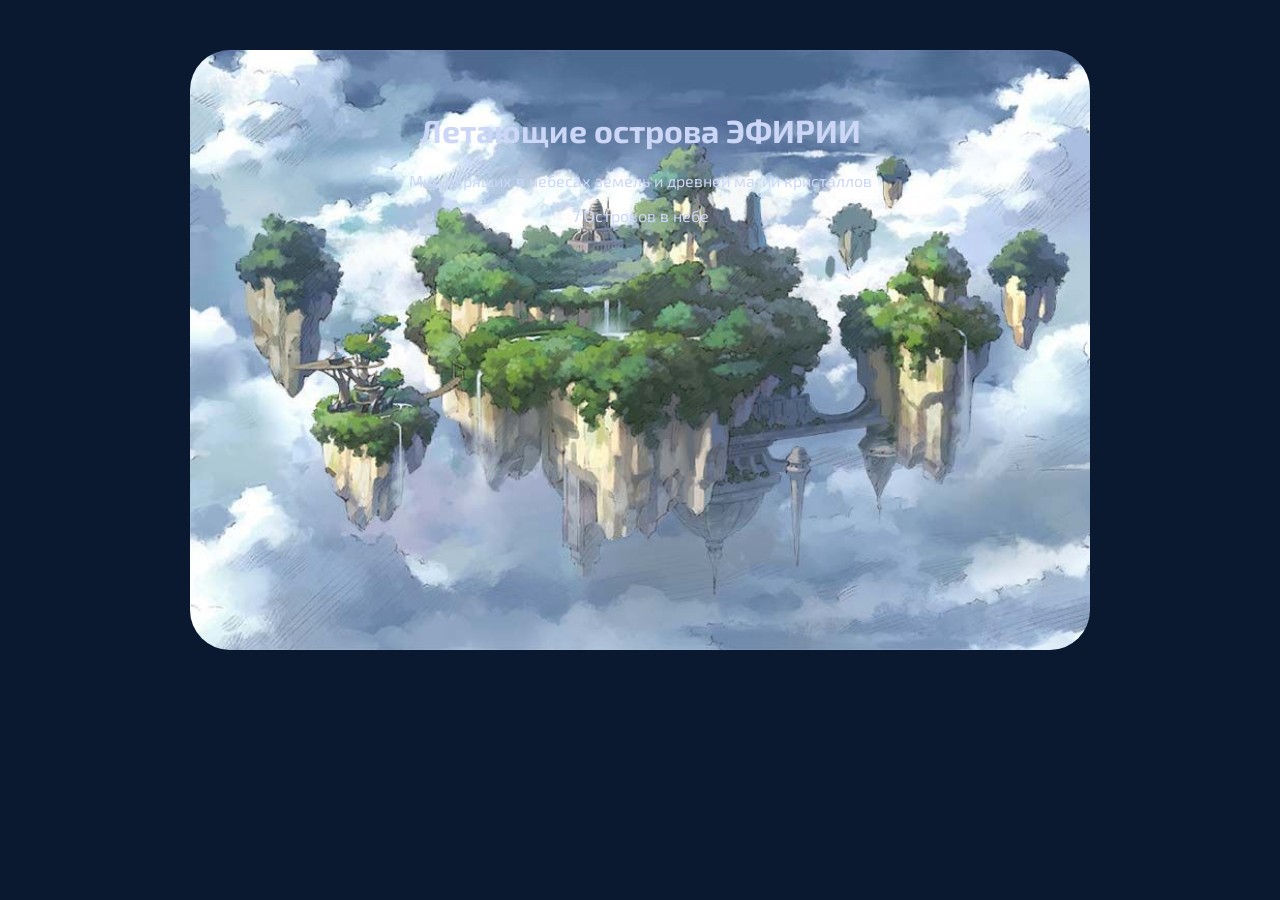
==== site4/index.html @ 4ff99d50 "first commit" ====
<!doctype html>
<html lang="ru">
	<head>
		<meta charset="UTF-8" />
		<meta name="viewport" content="width=device-width, initial-scale=1.0" />
		<title>Document</title>
		<link rel="stylesheet" href="style.css" />
	</head>
	<body>
		<div class="main-poster">
			<h1 class="main-title">
				Летающие острова <span class="title-name">ЭФИРИИ</span>
			</h1>
			<p class="subtitle">
				Мир парящих в небесах земель и древней магии кристаллов
			</p>
			<div class="island-counter">
				<span class="counter-number">7</span>
				<span class="counter-text">Островов в небе</span>
			</div>
		</div>
	</body>
</html>
---- site4/style.css ----
@import url('https://fonts.googleapis.com/css2?family=Exo+2:ital,wght@0,100..900;1,100..900&display=swap');

* {
	box-sizing: border-box;
}

body {
	background-color: #0a192f;
	color: #ccd6f6;
	margin: 0;
	padding: 20px;
	font-family: 'Exo 2', sans-serif;
}
.main-poster {
	width: 90%;
	max-width: 900px;
	height: 600px;
	margin: 30px auto;
	padding: 40px;
	border-radius: 40px;
	text-align: center;
	background-image: url('bg.jpg');
	background-repeat: no-repeat;
	background-size: cover;
	background-position: center center;
}
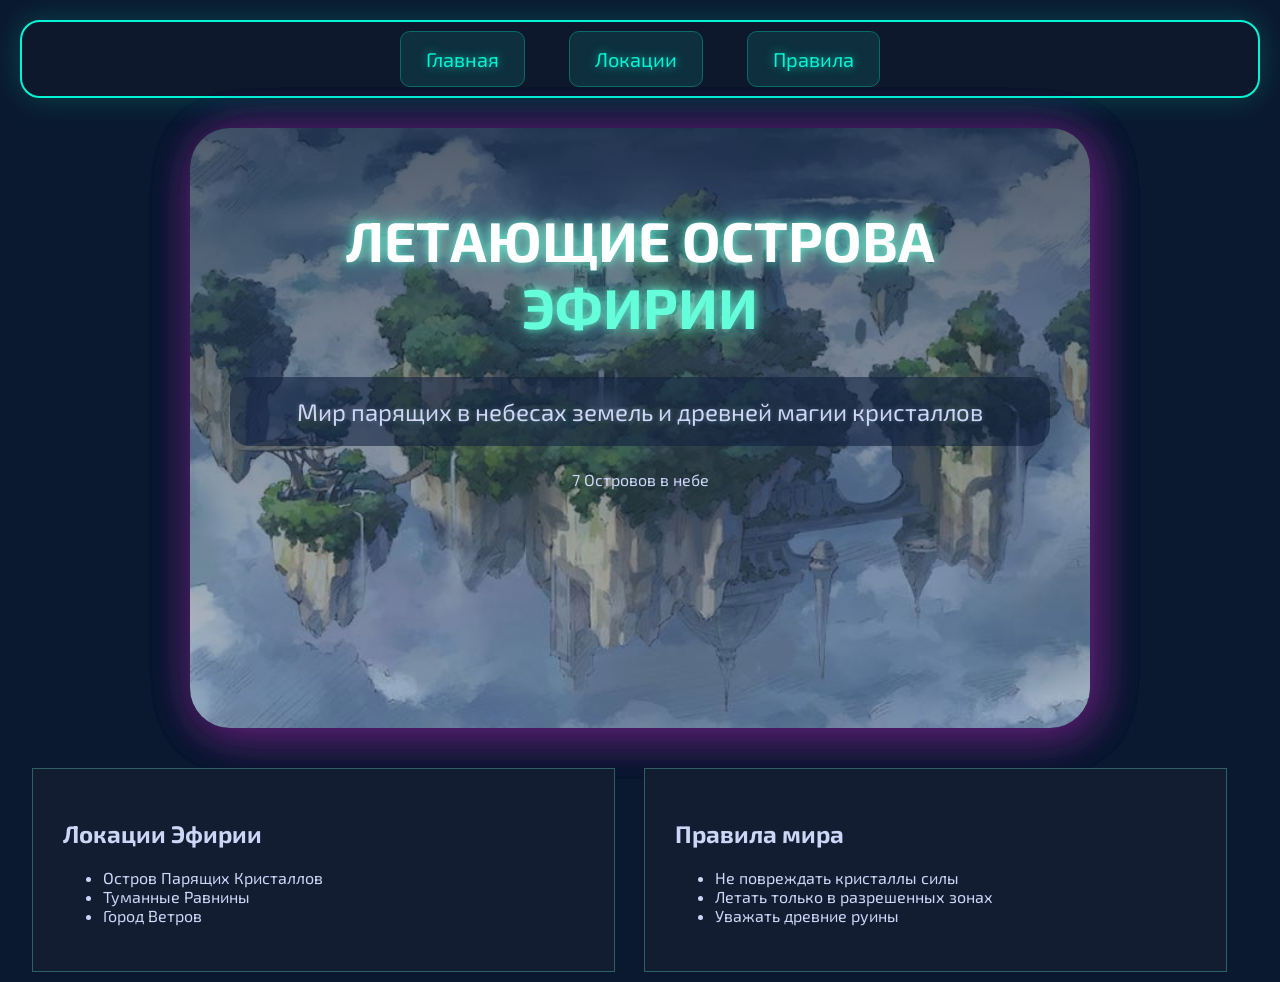
==== commit 67e3361f: "lesson 6" ====
--- a/site4/index.html
+++ b/site4/index.html
@@ -7,7 +7,21 @@
 		<link rel="stylesheet" href="style.css" />
 	</head>
 	<body>
-		<div class="main-poster">
+		<nav class="nav">
+			<ul class="nav-menu">
+				<li class="menu-item">
+					<a href="#main-poster" class="menu-link">Главная</a>
+				</li>
+				<li class="menu-item">
+					<a href="#world-section" class="menu-link">Локации</a>
+				</li>
+				<li class="menu-item">
+					<a href="#rules-section" class="menu-link">Правила</a>
+				</li>
+			</ul>
+		</nav>
+
+		<div class="main-poster" id="main-poster">
 			<h1 class="main-title">
 				Летающие острова <span class="title-name">ЭФИРИИ</span>
 			</h1>
@@ -19,5 +33,22 @@
 				<span class="counter-text">Островов в небе</span>
 			</div>
 		</div>
+
+		<div class="world-section" id="world-section">
+			<h2 class="block-title">Локации Эфирии</h2>
+			<ul class="locations">
+				<li class="location-item">Остров Парящих Кристаллов</li>
+				<li class="location-item">Туманные Равнины</li>
+				<li class="location-item">Город Ветров</li>
+			</ul>
+		</div>
+		<div class="rules-section" id="rules-section">
+			<h2 class="block-title">Правила мира</h2>
+			<ul class="rules-list">
+				<li class="rules-item">Не повреждать кристаллы силы</li>
+				<li class="rules-item">Летать только в разрешенных зонах</li>
+				<li class="rules-item">Уважать древние руины</li>
+			</ul>
+		</div>
 	</body>
 </html>
--- a/site4/style.css
+++ b/site4/style.css
@@ -6,6 +6,8 @@
 
 body {
 	background-color: #0a192f;
+	/* background-image: linear-gradient(130deg, #cb1da8 0%, #2a129f 50%); */
+	height: 100vh;
 	color: #ccd6f6;
 	margin: 0;
 	padding: 20px;
@@ -19,8 +21,83 @@
 	padding: 40px;
 	border-radius: 40px;
 	text-align: center;
-	background-image: url('bg.jpg');
+	background-image:
+		linear-gradient(
+			rgba(10, 25, 47, 0.7) 0%,
+			rgba(16, 37, 66, 0.5) 50%,
+			rgba(22, 49, 85, 0.3) 100%
+		),
+		url('bg.jpg');
 	background-repeat: no-repeat;
-	background-size: cover;
+	background-size: 120%;
 	background-position: center center;
+	transition: 0.3s background-size;
+	box-shadow:
+		5px 5px 47px 0px rgba(179, 40, 189, 0.2),
+		5px 5px 47px 0px rgba(179, 40, 189, 0.2),
+		5px 5px 47px 0px rgba(179, 40, 189, 0.2),
+		5px 5px 47px 0px rgba(179, 40, 189, 0.2);
 }
+/* .main-poster:hover {
+	background-size: 150%;
+} */
+
+.main-title {
+	font-size: 56px;
+	color: #fff;
+	text-shadow:
+		0 0 10px rgba(100, 255, 218, 0.8),
+		0 0 20px rgba(100, 255, 218, 0.4),
+		0 0 30px rgba(100, 255, 218, 0.2);
+	text-transform: uppercase;
+}
+.title-name {
+	color: #64ffda;
+}
+.subtitle {
+	font-size: 24px;
+	background-color: rgba(17, 34, 64, 0.6);
+	padding: 20px 25px;
+	border-radius: 20px;
+	text-shadow: 0 0 5px rgba(136, 146, 176, 0.5);
+}
+
+.nav {
+	background: rgba(15, 25, 45, 0.9);
+	padding: 25px;
+	border-radius: 20px;
+	border: 2px solid #00f5d4;
+	text-align: center;
+	box-shadow: 0 0 30px rgba(0, 245, 212, 0.2);
+}
+
+.nav-menu {
+	list-style: none;
+	margin: 0;
+	padding: 0;
+}
+
+.menu-item {
+	display: inline-block;
+	margin: 0 20px;
+}
+
+.menu-link {
+	color: #00f5d4;
+	text-decoration: none;
+	font-size: 20px;
+	padding: 15px 25px;
+	border-radius: 10px;
+	background: rgba(0, 245, 212, 0.1);
+	border: 1px solid rgba(0, 245, 212, 0.3);
+	text-shadow: 0 0 10px rgba(0, 245, 212, 0.7);
+}
+.world-section,
+.rules-section {
+	display: inline-block;
+	width: 47%;
+	background: rgba(20, 30, 50, 0.9);
+	padding: 30px;
+	margin: 10px 1%;
+	border: 1px solid rgba(100, 255, 218, 0.3);
+}
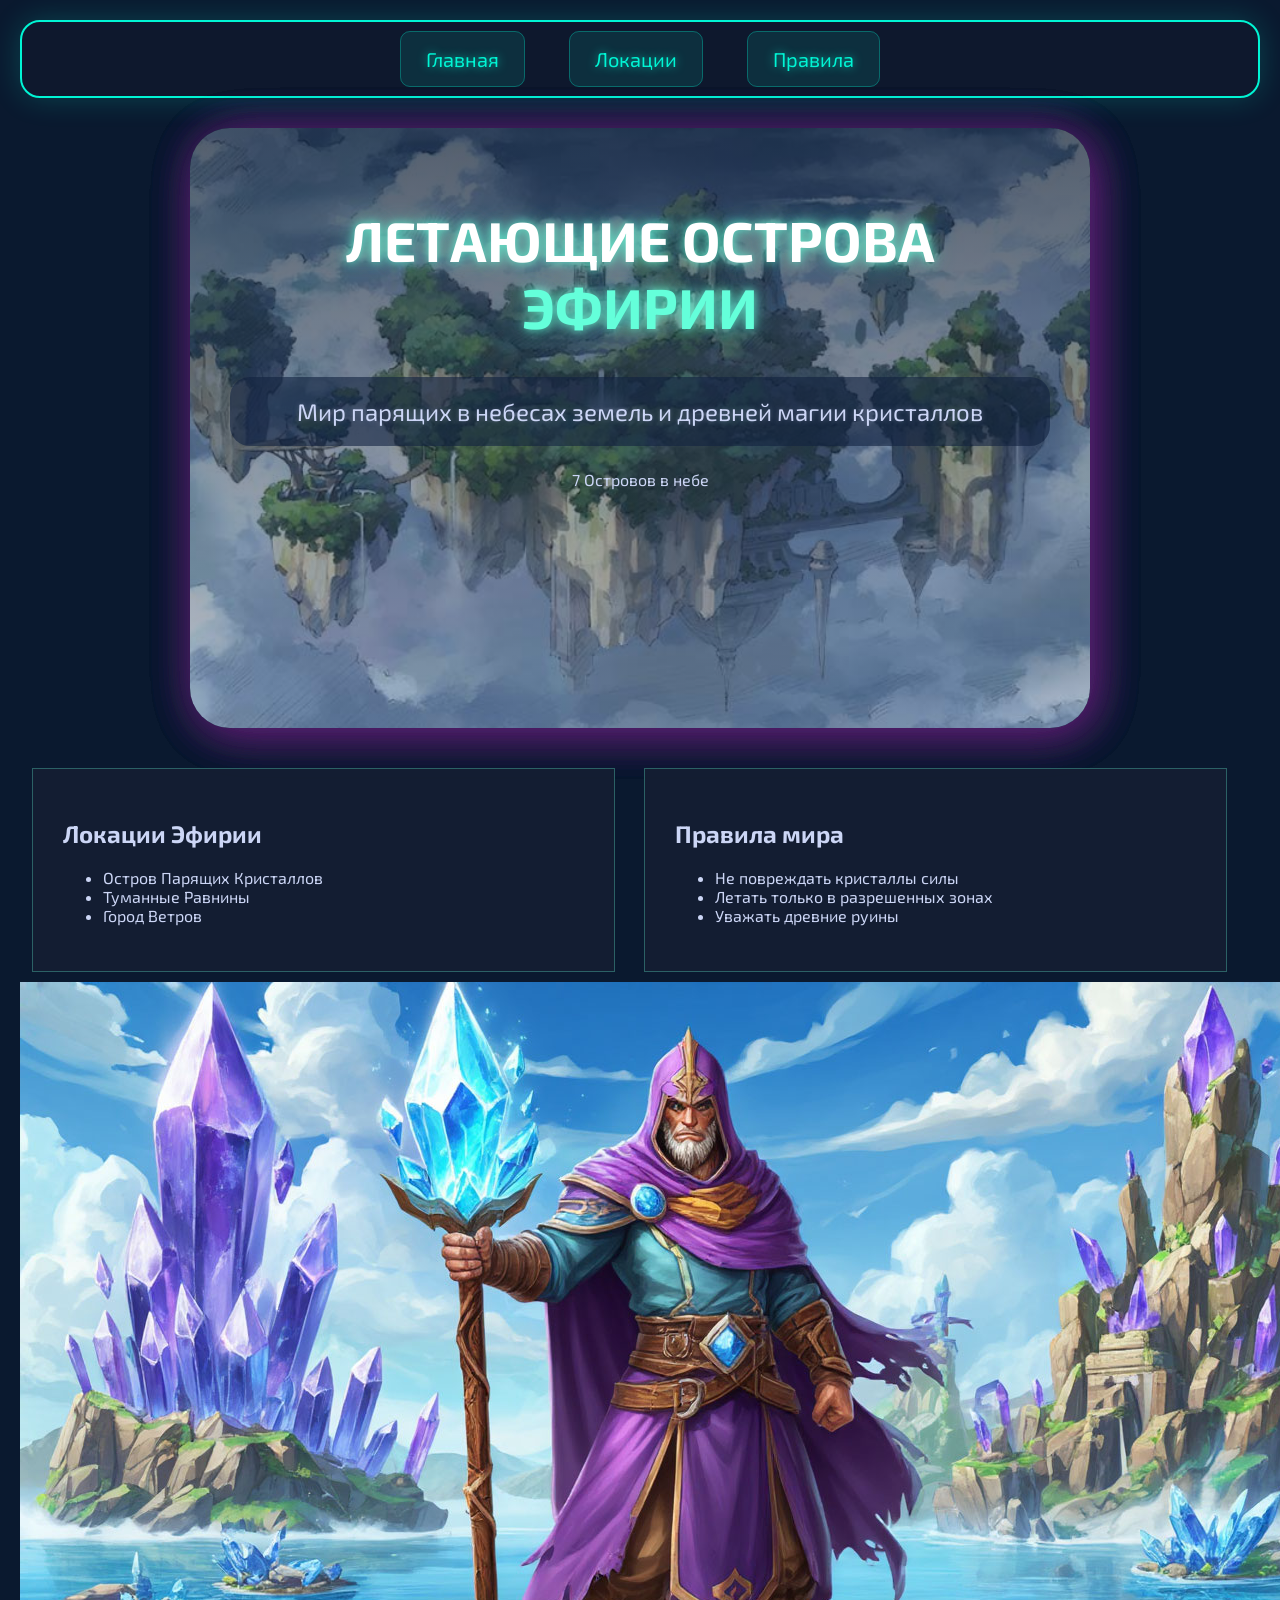
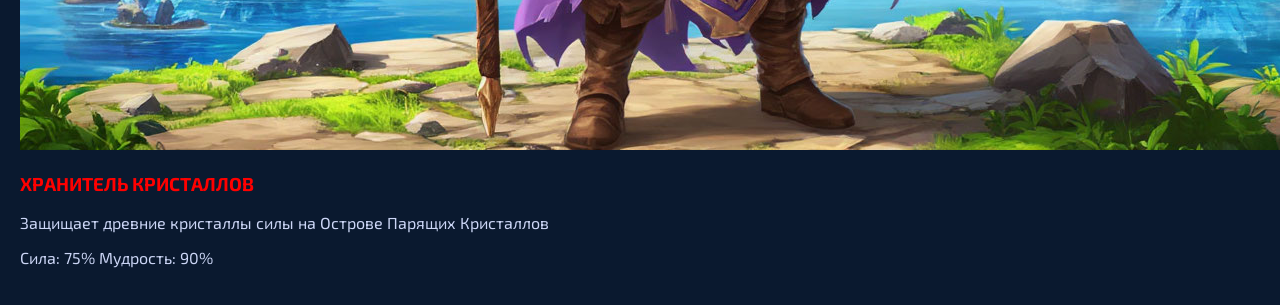
==== commit 4be14761: "lesson 6.5" ====
--- a/site4/index.html
+++ b/site4/index.html
@@ -50,5 +50,26 @@
 				<li class="rules-item">Уважать древние руины</li>
 			</ul>
 		</div>
+
+		<div class="cards-container">
+			<div class="info-card">
+				<img class="cart-img" src="img/keeper_of_the_crystals.jpeg" alt="" />
+				<h3 class="card-title">ХРАНИТЕЛЬ КРИСТАЛЛОВ</h3>
+				<p class="card-decs">
+					Защищает древние кристаллы силы на Острове Парящих Кристаллов
+				</p>
+				<div class="card-stats">
+					<span class="stats">Сила: 75%</span>
+					<span class="stats">Мудрость: 90%</span>
+				</div>
+			</div>
+
+			<div class="info-card">
+				<img src="" alt="" />
+			</div>
+			<div class="info-card">
+				<img src="" alt="" />
+			</div>
+		</div>
 	</body>
 </html>
--- a/site4/style.css
+++ b/site4/style.css
@@ -27,7 +27,7 @@
 			rgba(16, 37, 66, 0.5) 50%,
 			rgba(22, 49, 85, 0.3) 100%
 		),
-		url('bg.jpg');
+		url('img/bg.jpg');
 	background-repeat: no-repeat;
 	background-size: 120%;
 	background-position: center center;
@@ -101,3 +101,7 @@
 	margin: 10px 1%;
 	border: 1px solid rgba(100, 255, 218, 0.3);
 }
+
+.card-title {
+	color: red;
+}
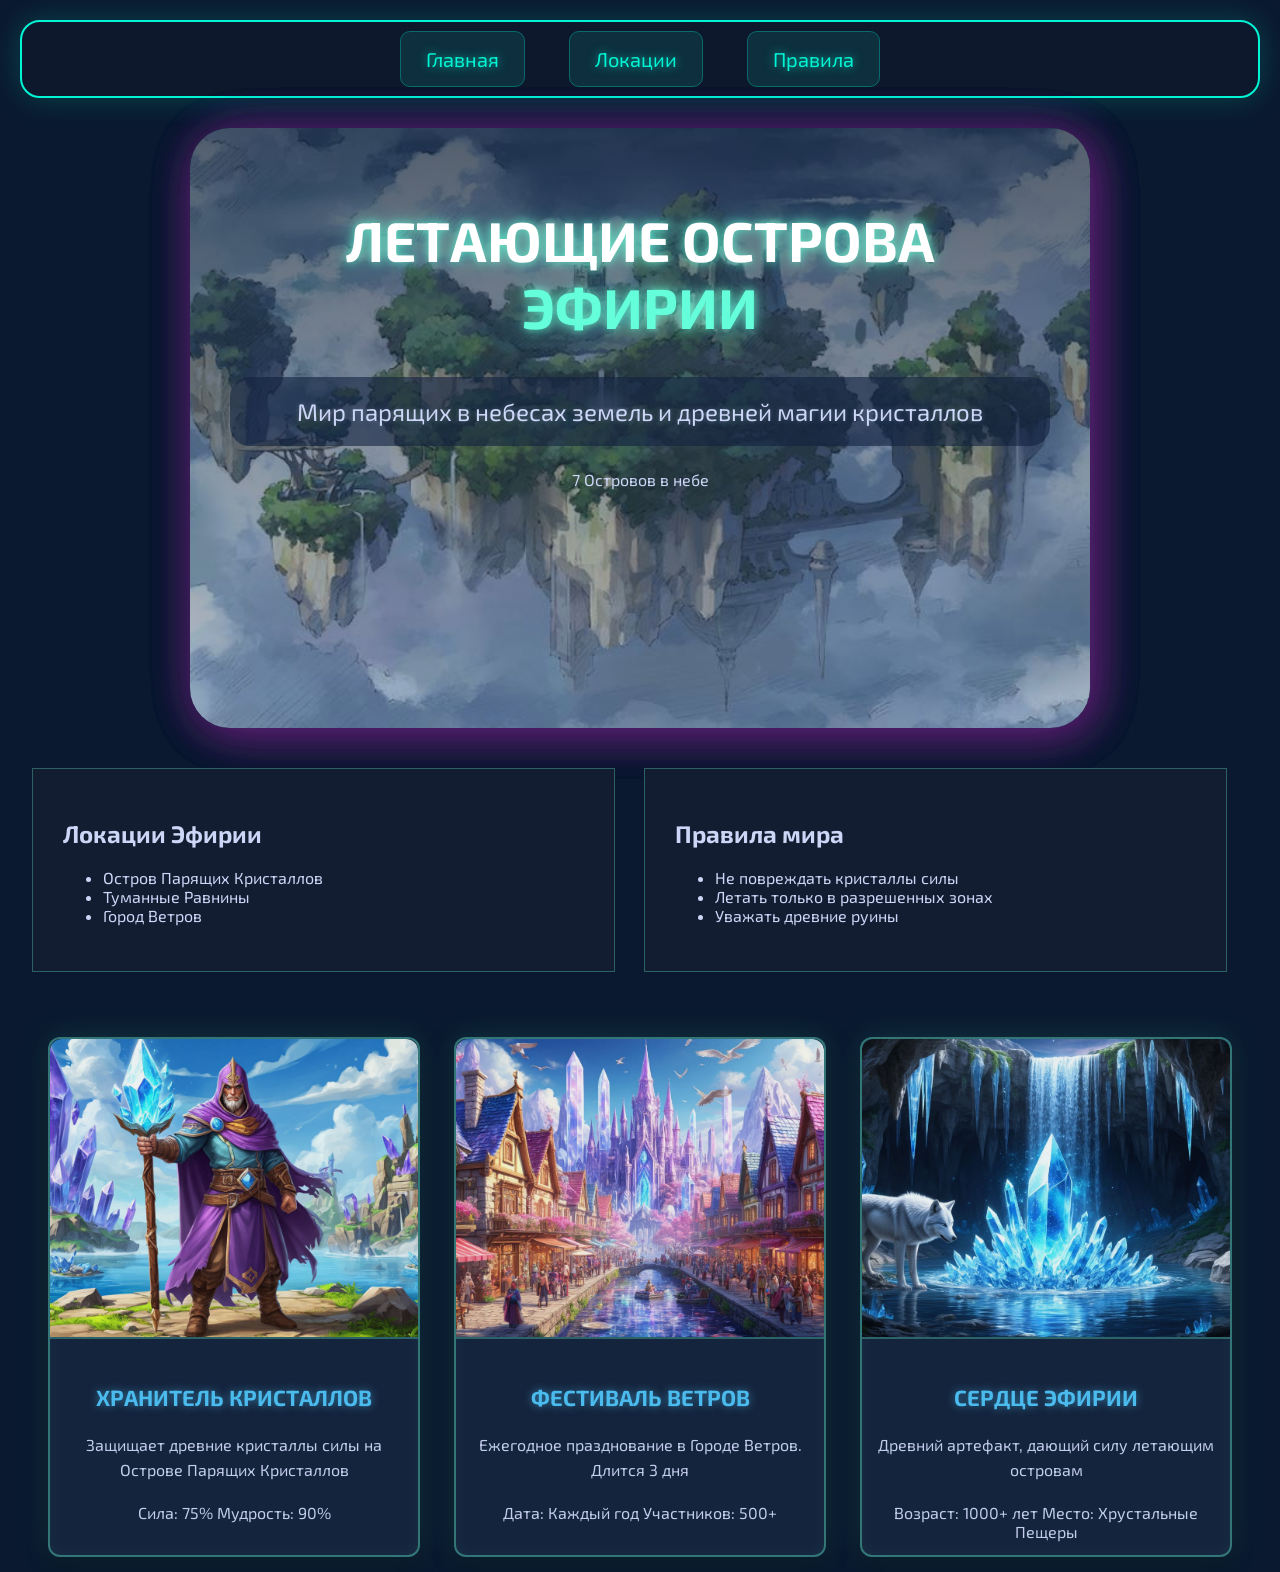
==== commit abeb301c: "lesson 7" ====
--- a/site4/index.html
+++ b/site4/index.html
@@ -65,10 +65,25 @@
 			</div>
 
 			<div class="info-card">
-				<img src="" alt="" />
+				<img class="cart-img" src="img/wind_festival.webp" alt="" />
+				<h3 class="card-title">ФЕСТИВАЛЬ ВЕТРОВ</h3>
+				<p class="card-decs">
+					Ежегодное празднование в Городе Ветров. Длится 3 дня
+				</p>
+				<div class="card-stats">
+					<span class="stats">Дата: Каждый год</span>
+					<span class="stats">Участников: 500+</span>
+				</div>
 			</div>
+
 			<div class="info-card">
-				<img src="" alt="" />
+				<img class="cart-img" src="img/artifact.webp" alt="" />
+				<h3 class="card-title">СЕРДЦЕ ЭФИРИИ</h3>
+				<p class="card-decs">Древний артефакт, дающий силу летающим островам</p>
+				<div class="card-stats">
+					<span class="stats">Возраст: 1000+ лет</span>
+					<span class="stats">Место: Хрустальные Пещеры</span>
+				</div>
 			</div>
 		</div>
 	</body>
--- a/site4/style.css
+++ b/site4/style.css
@@ -102,6 +102,49 @@
 	border: 1px solid rgba(100, 255, 218, 0.3);
 }
 
+.cart-img {
+	width: 100%;
+	height: 300px;
+
+	object-fit: cover;
+
+	border-radius: 12px 12px 0 0;
+	margin-bottom: 20px;
+	border-bottom: 2px solid rgba(100, 255, 218, 0.3);
+}
+
+.cards-container {
+	width: 100%;
+	margin: 40px 0;
+	text-align: center;
+}
+
+.info-card {
+	width: 30%;
+	display: inline-block;
+	margin: 15px;
+	vertical-align: top;
+	background: rgba(25, 40, 65, 0.85);
+	padding-bottom: 25px;
+	border-radius: 12px;
+	border: 2px solid rgba(100, 255, 218, 0.4);
+	overflow: hidden;
+	box-shadow:
+		0 10px 20px rgba(0, 0, 0, 0.3),
+		0 0 30px rgba(100, 255, 218, 0.15),
+		inset 0 0 15px rgba(100, 255, 218, 0.05);
+	opacity: 0.95;
+	height: 520px;
+}
+
 .card-title {
-	color: red;
+	color: #4fc3f7;
+	font-size: 22px;
+	text-shadow: 0 0 8px rgba(79, 195, 247, 0.6);
 }
+.card-decs {
+	color: #ccd6f6;
+	font-size: 16px;
+	line-height: 1.6;
+	margin: 0 15px 20px 15px;
+}
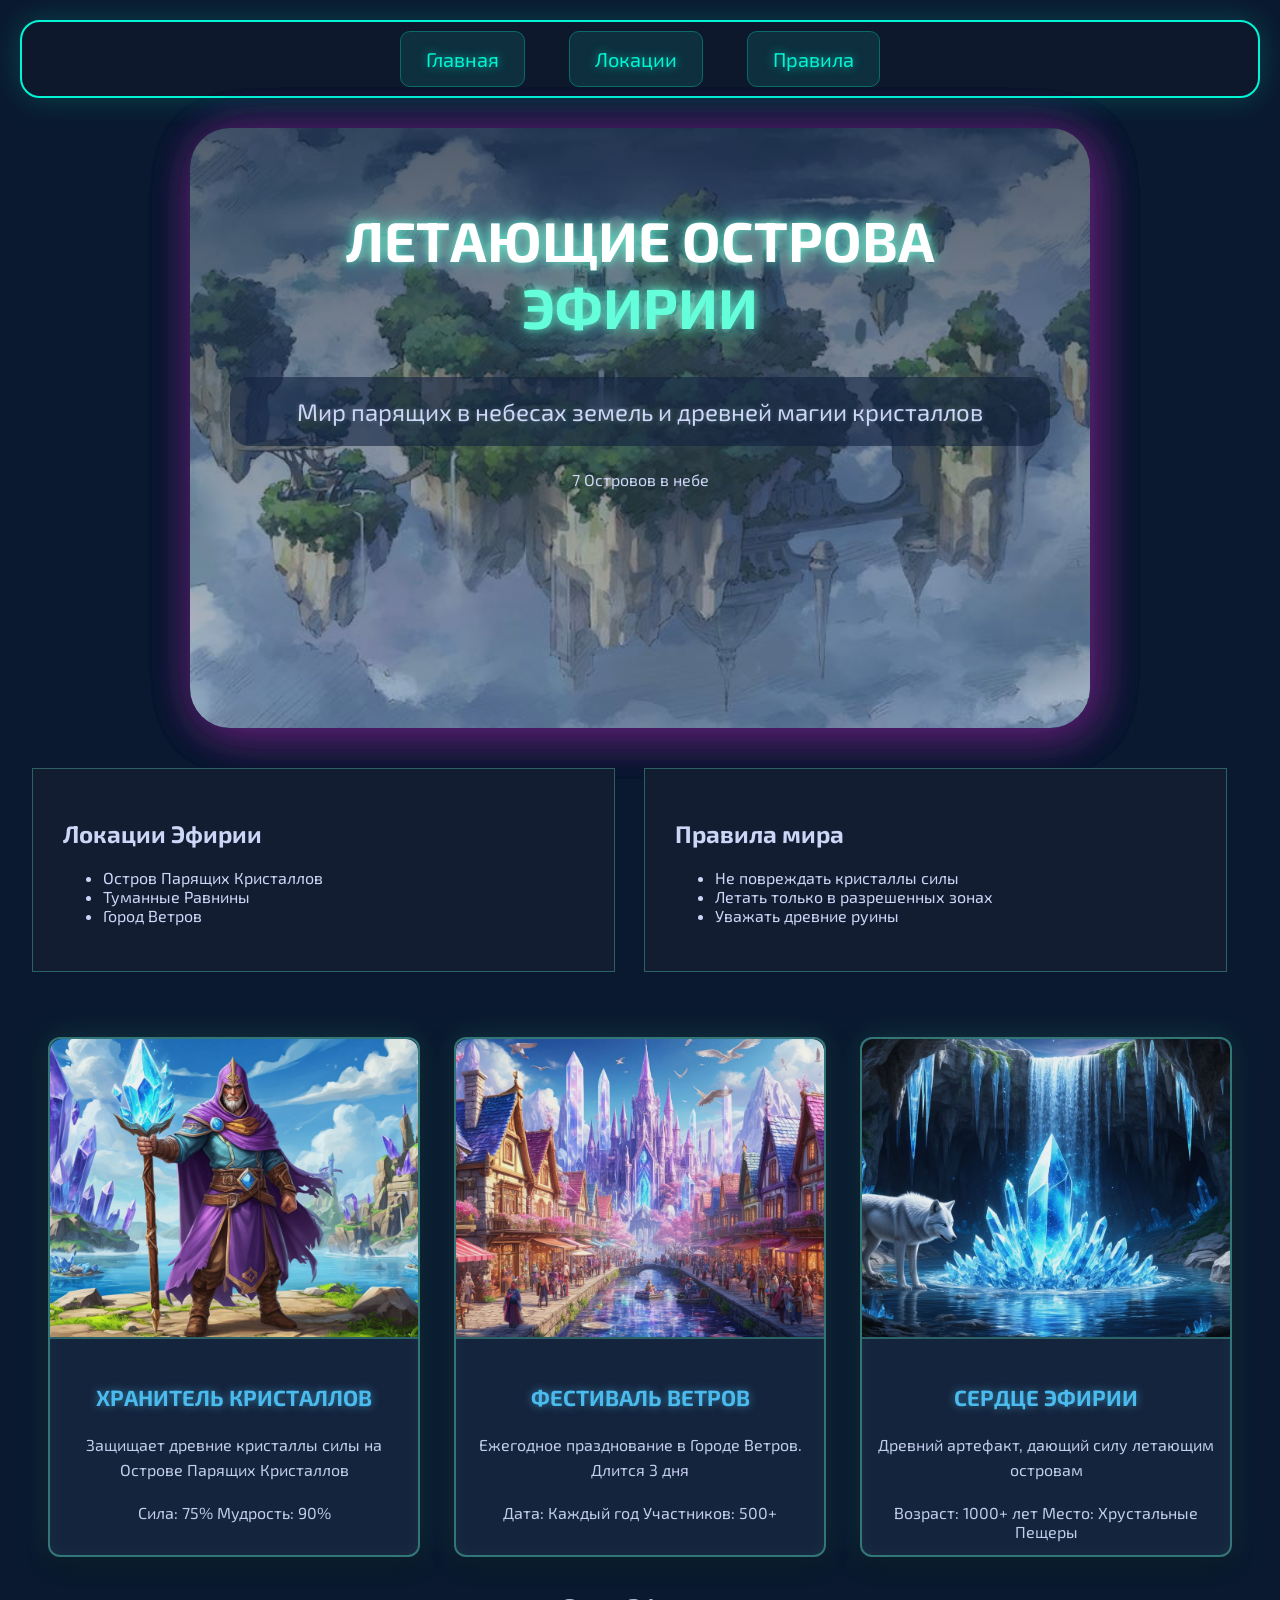
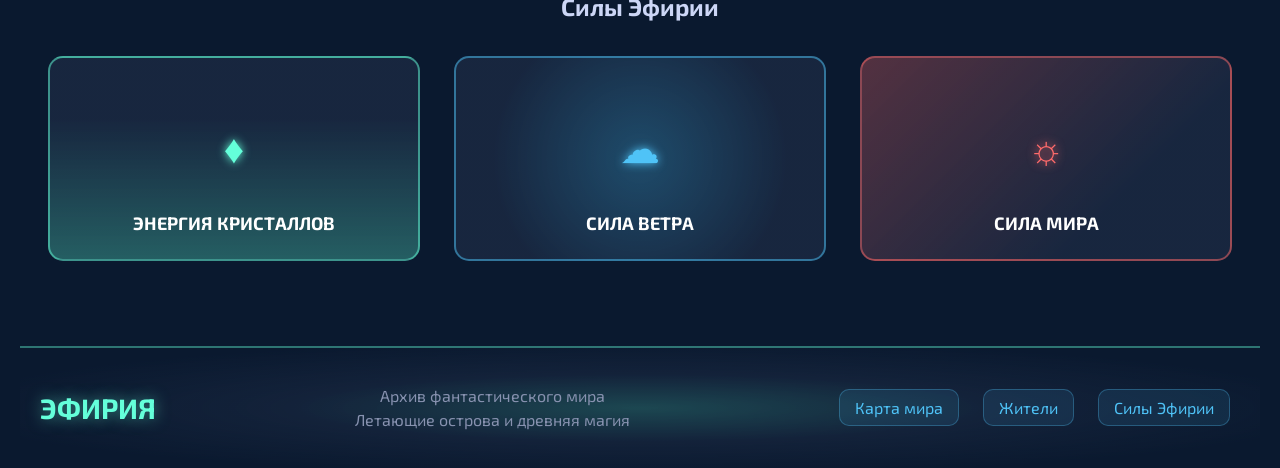
==== commit b7e6237a: "lesson 8" ====
--- a/site4/index.html
+++ b/site4/index.html
@@ -85,6 +85,38 @@
 					<span class="stats">Место: Хрустальные Пещеры</span>
 				</div>
 			</div>
+
+			<section class="power-gallery">
+				<h2 class="power-title">Силы Эфирии</h2>
+				<div class="power-content">
+					<div class="power-element power1">
+						<p class="power-icon">&#9830;</p>
+						<h3>ЭНЕРГИЯ КРИСТАЛЛОВ</h3>
+					</div>
+					<div class="power-element power2">
+						<p class="power-icon">&#9729;</p>
+						<h3>СИЛА ВЕТРА</h3>
+					</div>
+					<div class="power-element power3">
+						<p class="power-icon">&#9788;</p>
+						<h3>СИЛА МИРА</h3>
+					</div>
+				</div>
+			</section>
+
+			<footer class="footer">
+				<div class="footer-content">
+					<h2 class="footer-logo">ЭФИРИЯ</h2>
+					<p class="footer-text">
+						Архив фантастического мира<br />Летающие острова и древняя магия
+					</p>
+					<div class="footer-links">
+						<a href="" class="footer-link">Карта мира</a>
+						<a href="" class="footer-link">Жители</a>
+						<a href="" class="footer-link">Силы Эфирии</a>
+					</div>
+				</div>
+			</footer>
 		</div>
 	</body>
 </html>
--- a/site4/style.css
+++ b/site4/style.css
@@ -148,3 +148,103 @@
 	line-height: 1.6;
 	margin: 0 15px 20px 15px;
 }
+
+.power-element {
+	width: 30%;
+	display: inline-block;
+	vertical-align: top;
+	margin: 15px;
+	padding: 25px;
+	border: 2px solid;
+	border-radius: 15px;
+	min-height: 180px;
+	transition:
+		0.3s transform,
+		0.3s box-shadow;
+}
+.power-icon {
+	font-size: 40px;
+	text-shadow: 0 0 10px;
+}
+
+.power-element h3 {
+	color: #fff;
+	font-size: 18px;
+	margin: 0;
+}
+
+.power-element:hover {
+	box-shadow: 0 10px 25px rgba(0, 0, 0, 0.4);
+	transform: scale(1.1);
+}
+
+.power1 {
+	border-color: rgba(100, 255, 218, 0.5);
+	background: linear-gradient(
+		0deg,
+		rgba(100, 255, 218, 0.3) 0%,
+		rgba(25, 40, 65, 0.9) 70%
+	);
+}
+.power1 .power-icon {
+	color: #64ffda;
+}
+
+.power2 {
+	background: radial-gradient(
+		circle at center,
+		rgba(79, 195, 247, 0.3) 0%,
+		rgba(25, 40, 65, 0.9) 70%
+	);
+	border-color: rgba(79, 195, 247, 0.5);
+}
+.power2 .power-icon {
+	color: #4fc3f7;
+}
+
+.power3 {
+	background: linear-gradient(
+		135deg,
+		rgba(255, 107, 107, 0.3) 0%,
+		rgba(25, 40, 65, 0.9) 70%
+	);
+	border-color: rgba(255, 107, 107, 0.5);
+}
+.power3 .power-icon {
+	color: #ff6b6b;
+}
+
+.footer {
+	background: radial-gradient(
+		rgba(100, 255, 218, 0.2) 0%,
+		rgba(25, 40, 65, 0.6) 40%,
+		#0a192f 80%
+	);
+	border-top: 2px solid rgba(100, 255, 218, 0.4);
+	margin-top: 70px;
+	padding: 20px;
+}
+.footer-content {
+	display: flex;
+	justify-content: space-between;
+	align-items: center;
+}
+.footer-logo {
+	font-size: 28px;
+	color: #64ffda;
+	text-shadow: 0 0 15px rgba(100, 255, 218, 0.5);
+}
+.footer-text {
+	color: #8892b0;
+	line-height: 1.5;
+}
+.footer-link {
+	display: inline-block;
+	color: #4fc3f7;
+	text-decoration: none;
+	background: rgba(79, 195, 247, 0.1);
+	border: 1px solid rgba(79, 195, 247, 0.3);
+	padding: 8px 15px;
+	margin: 0 10px;
+	border-radius: 10px;
+}
